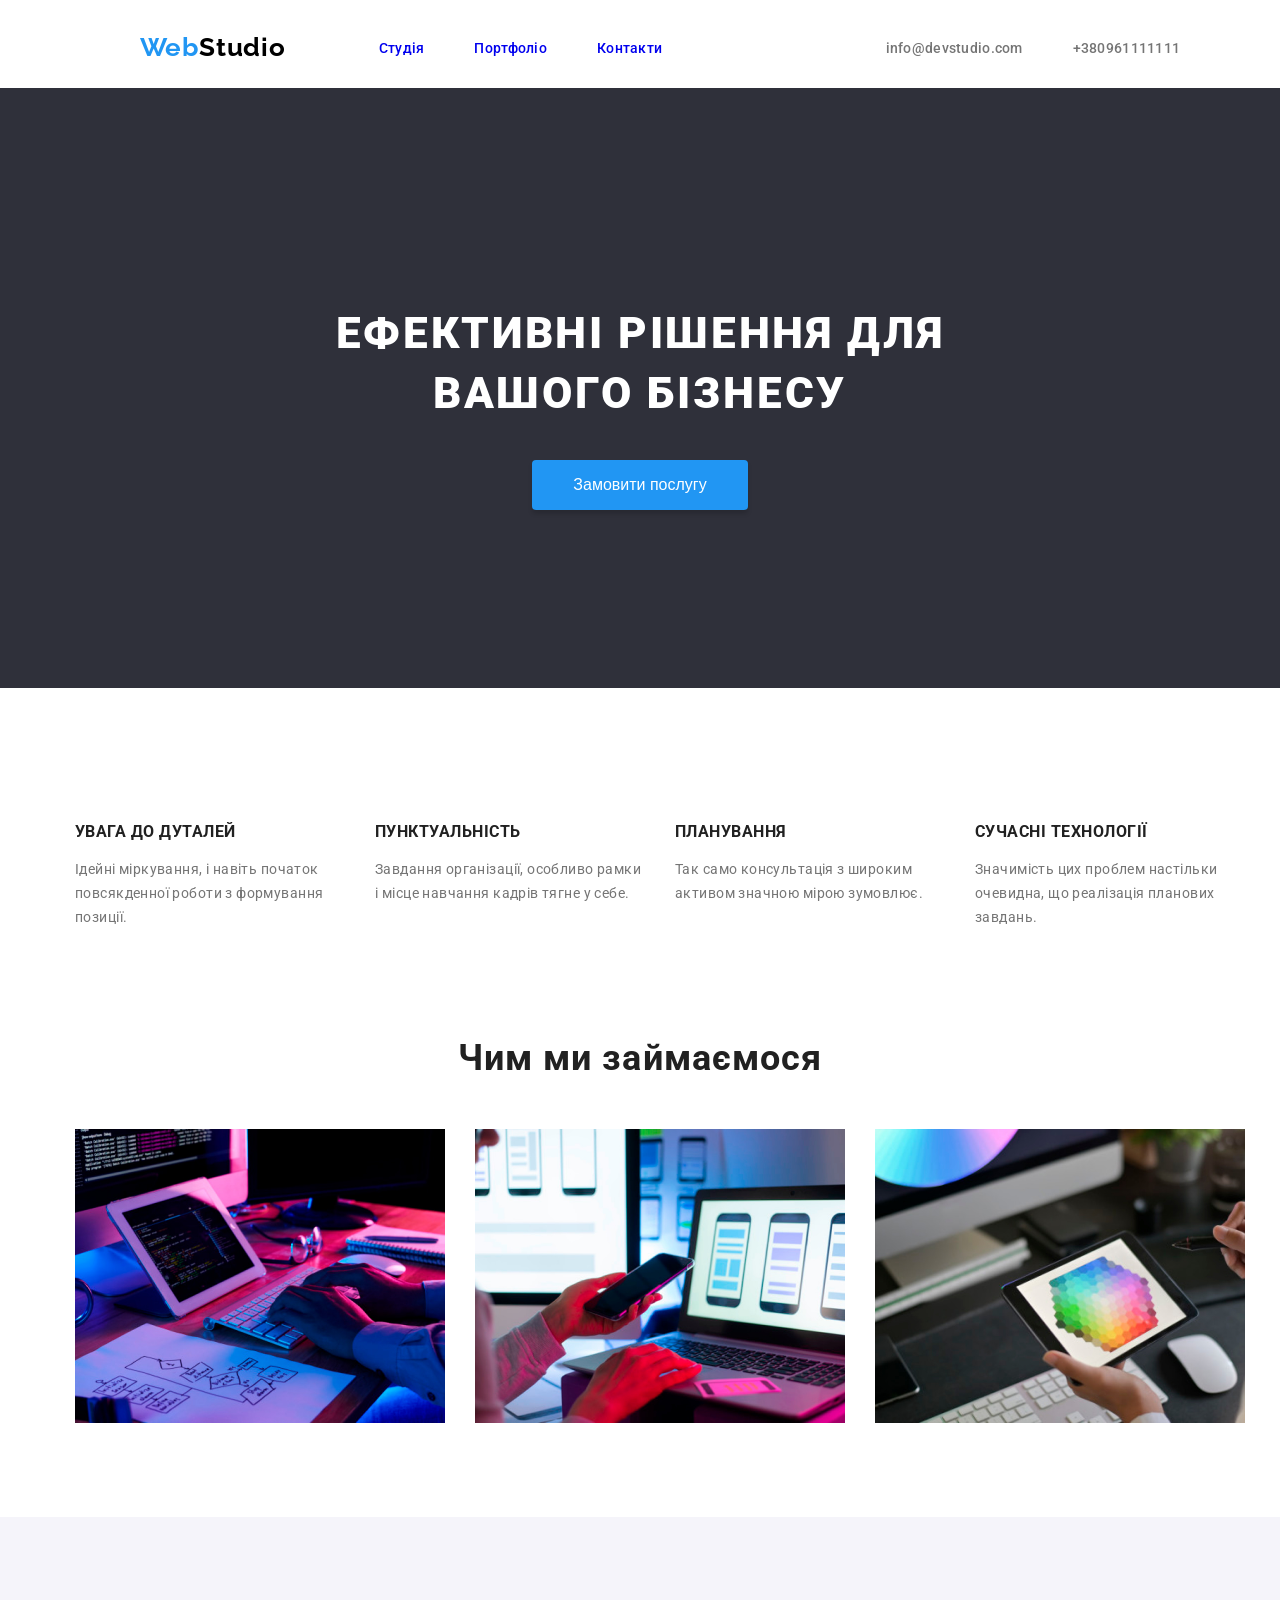
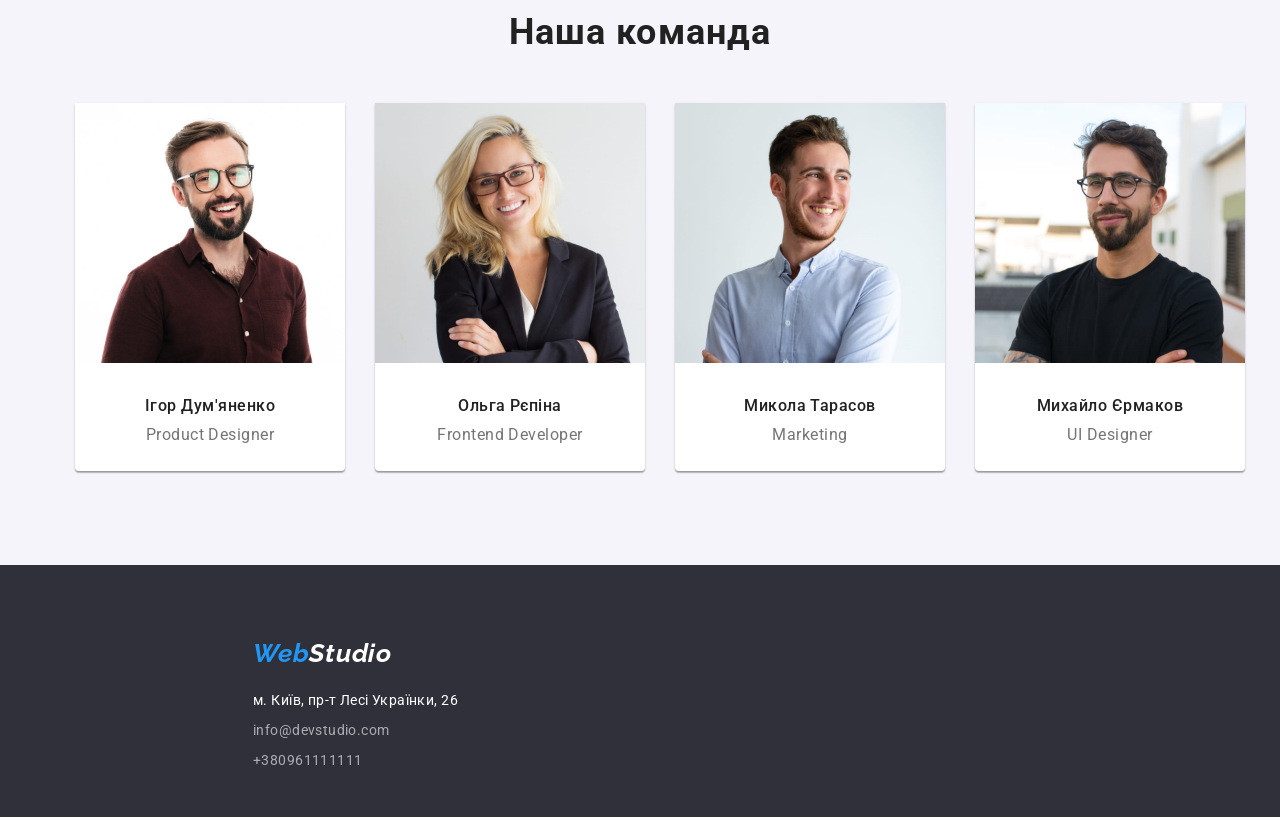
==== index.html @ 8d26ce56 "clone hw2" ====
<!DOCTYPE html>
<html lang="uk">
    <head>
        <title>Web Studio</title>
        <link rel="stylesheet" href="./style/style.css">
        <link href="https://fonts.googleapis.com/css?family=Roboto:400,500,700,900&display=swap" rel="stylesheet">
        <link href="https://fonts.googleapis.com/css?family=Raleway:700&display=swap" rel="stylesheet">
        <meta charset="UTF-8">
    </head>
    <body>
        <header id="pageTop" class="navigation-bar">
            <ul class="navigation">
                <li><a href="./index.html" class="logo"><span class="color-blue">Web</span>Studio</a></li>
                <li><a href="./index.html" class="nav-link">Студія</a></li>
                <li><a href="./portfolio.html" class="nav-link">Портфоліо</a></li>
                <li><a href="#contacts" class="nav-link">Контакти</a></li>
            </ul>
            <ul class="adress">
                <li><a href="mailto:info@devstudio.com" class="adress email">info@devstudio.com</a></li>
                <li><a href="tel:+380961111111" class="adress">+380961111111</a></li>
            </ul>
        </header>

        <main>
            <section class="text-with-button">
                <h1 class="hero-title">Ефективні рішення для<br> вашого бізнесу</h1>
                <button class="make-order" type="button">Замовити послугу</button>
            </section>

            <section>
                <h2></h2>
                <ul class="feature-list">
                    <li class="feature">
                        <h3 class="feature-title">Увага до дуталей</h3>
                        <p class="feature-mean">
                            Ідейні міркування, і навіть початок повсякденної роботи з формування позиції.
                        </p>
                    </li>

                    <li class="feature">
                        <h3 class="feature-title">Пунктуальність</h3>
                        <p class="feature-mean">
                            Завдання організації, особливо рамки і місце навчання кадрів тягне у себе.
                        </p>
                    </li>

                    <li class="feature">
                        <h3 class="feature-title">Планування</h3>
                        <p class="feature-mean">
                            Так само консультація з широким активом значною мірою зумовлює.
                        </p>
                    </li>

                    <li class="feature">
                        <h3 class="feature-title">Сучасні технології</h3>
                        <p class="feature-mean">
                            Значимість цих проблем настільки очевидна, що реалізація планових завдань.
                        </p>
                    </li>
                </ul>
            </section>

            <section id="portfolio" class="portfolio">
                <h2 class="section-title">Чим ми займаємося</h2>
                <ul class="portfolio-img">
                    <img src="./images/image1.jpg" alt="Робота за компьютером" width="370px" height="294px">
                    <img src="./images/image2.jpg" alt="Робота за компьютером та телефоном" width="370px" height="294px">
                    <img src="./images/image3.jpg" alt="Робота за планшетом" width="370px" height="294px">
                </ul>
            </section>

            <section id="team" class="team">
                <h2 class="section-title">Наша команда</h2>
                <ul class="team-list">
                    <li class="part-of-team">
                        <img src="./images/igor.jpg" alt="Хлопець у окулярах" width="270px" height="260px">
                        <h3 class="team-member-name">Ігор Дум'яненко</h3>
                        <p class="team-member-post">Product Designer</p>
                    </li>
                    
                    <li class="part-of-team">
                        <img src="./images/olga.jpg" alt="Дівчина в окулярах" width="270px" height="260px">
                        <h3 class="team-member-name">Ольга Рєпіна</h3>
                        <p class="team-member-post">Frontend Developer</p>
                    </li>

                    <li class="part-of-team">
                        <img src="./images/mikola.jpg" alt="Усміхнений хлопець" width="270px" height="260px">
                        <h3 class="team-member-name">Микола Тарасов</h3>
                        <p class="team-member-post">Marketing</p>
                    </li>

                    <li class="part-of-team">
                        <img src="./images/mihaylo.jpg" alt="Хлопець у окулярах та чорній футболці" width="270px" height="260px">
                        <h3 class="team-member-name">Михайло Єрмаков</h3>
                        <p class="team-member-post">UI Designer</p>
                    </li>
                </ul>
            </section>
        </main>

        <footer id="contacts" class="contacts">
            <address>
                <ul class="adress-list">
                    <li class="footer"><a href="./index.html" class="logo footer"><span class="color-blue">Web</span>Studio</a></li>
                    <li class="address-footer"><a href="https://goo.gl/maps/CPtrU1FHBa2aNyZL9" target="_blank" rel="noopener noreferrer nofollow" class="map-adress">м. Київ, пр-т Лесі Українки, 26</a></li>
                    <li class="address-footer"><a href="mailto:info@devstudio.com" class="email-tel">info@devstudio.com</a></li>
                    <li class="address-footer"><a href="tel:+380961111111" class="email-tel">+380961111111</a></li>
                </ul>
            </address>
        </footer>

    </body>
</html>
---- style/style.css ----
ul{
    list-style-type: none;
}

a{
    text-decoration: none;
}

/* a:visited{
    color: rgba(33, 33, 33, 1);
} */

a:hover{
    color: rgba(33, 150, 243, 1);
}

a:focus{
    color: rgba(33, 150, 243, 1);
}

button:hover{
    cursor: pointer;
}

.section-title{
    font-weight: 700;
    font-size: 36px;
    line-height: 1.17;
    text-align: center;
    letter-spacing: 0.03em;
    color: rgba(33, 33, 33, 1);
}

body{
    font-family: 'Roboto', 'Raleway', sans-serif;
    background-color: #FFFFFF;
    color: #212121;
    font-size: 14px;
}




.navigation-bar{
    background: rgba(255, 255, 255, 1);
    height: 80px;
    display: flex;
    flex-direction: row;
    justify-content: space-around;
    align-items: center;
}

.navigation{
    display: flex;
    align-content: center;
    justify-content: center;
    align-items: center;
}

.nav-link{
    margin-left: 50px;
    font-weight: 500;
    
    line-height: 1.15;
    letter-spacing: 0.02em;
}

.adress{
    color: rgba(117, 117, 117, 1);
    display: flex;
    align-content: center;
    justify-content: center;
    align-items: center;
    font-weight: 500;
    
    line-height: 1.15;
    letter-spacing: 0.02em;
}

.email{
    margin-right: 50px;
}

.logo{
    margin-right: 43px;
    font-family: 'Raleway';
    font-weight: 700;
    font-size: 26px;
    line-height: 1.15;
    letter-spacing: 0.03em;
    color: rgba(0, 0, 0, 1);
}

.color-blue{
    color: rgba(33, 150, 243, 1);

}




.text-with-button{
     
    margin-left: calc(50% - 50vw);
    width: 100vw;
    height: 600px;
    background: rgba(47, 48, 58, 1);
    color: rgba(255, 255, 255, 1);
    display: flex;
    align-items: center;
    flex-wrap: wrap;
    align-content: center;
    justify-content: center;
    flex-direction: column;
}

.hero-title{
    font-weight: 900;
    font-size: 44px;
    line-height: 1.365;
    text-align: center;
    letter-spacing: 0.06em;
    text-transform: uppercase;
}

.make-order{
    width: 216px;
    height: 50px;
    background: rgba(33, 150, 243, 1);
    box-shadow: 0px 4px 4px rgba(0, 0, 0, 0.15);
    border-radius: 4px;
    border: 0px;
    margin: 0 auto;
    color: rgba(255, 255, 255, 1);
    font-size: 16px;
}



.feature-list{
    width: fit-content;
    margin: 120px auto 0;
    gap: 30px;
    display: flex;
    align-content: center;
    flex-direction: row;
    align-items: flex-start;
    justify-content: center;
}

.feature{
    width: 270px;
}

.feature-mean{
    line-height: 1.72;
    letter-spacing: 0.03em;
    color: rgba(117, 117, 117, 1);
}

.feature-title{
    line-height: 0.98;
    letter-spacing: 0.03em;
    text-transform: uppercase;
    color: rgba(33, 33, 33, 1);
}




.portfolio-img{
    display: flex;
    flex-direction: row;
    align-content: center;
    justify-content: center;
    align-items: center;
    gap: 30px;
}

.portfolio{
     
    margin-left: calc(50% - 50vw);
    width: 100vw;
}

.portfolio > h2{
    margin-top: 94px;
    margin-bottom: 50px;
}




.team{
     
    margin-left: calc(50% - 50vw);
    width: 100vw;
    background: rgba(245, 244, 250, 1);
    padding-bottom: 94px;
    padding-top: 64px;
    margin-top: 94px;
}

.team > h2{
    margin-bottom: 50px;
}

.team-list{
    display: flex;
    gap: 30px;
    width: fit-content;
    margin: 0 auto;
}

.part-of-team{
    background: #FFFFFF;
    width: 270px;
    height: 368px;
    box-shadow: 0px 1px 3px rgba(0, 0, 0, 0.12), 0px 1px 1px rgba(0, 0, 0, 0.14), 0px 2px 1px rgba(0, 0, 0, 0.2);
    border-radius: 0px 0px 4px 4px;
     
    padding: 0;
}

.team-member-name{
    margin: 30px auto 10px;

    font-weight: 500;
    font-size: 16px;
    line-height: 1.2;
    text-align: center;
    letter-spacing: 0.03em;
    color: rgba(33, 33, 33, 1);
}

.team-member-post{
    margin: 10px auto 30px;

    font-size: 16px;
    line-height: 1.2;
    text-align: center;
    letter-spacing: 0.03em;
    color: rgba(117, 117, 117, 1);
}



.contacts{
    margin-left: calc(50% - 50vw);
    width: 100vw;
    background: rgba(47, 48, 58, 1);
    height: 192px;
    padding-top: 60px;
    margin-bottom: -5px;
}

.adress-list{
    margin-left: 213px;
}

.footer{
    height: 31px;
    margin-bottom: 20px;
}

.logo.footer{
    color: rgba(255, 255, 255, 1);
}

.address-footer{
    margin-bottom: 9px;
    line-height: 1.5;
    letter-spacing: 0.03em;
    font-style: normal;
}

.email-tel{
    color: rgba(255, 255, 255, 0.6);
}

.map-adress{
    color: rgba(255, 255, 255, 1);
}

.map-adress:hover{
    color: rgba(255, 255, 255, 1);
}



.nav-button{
    padding: 6px 22px;
    background: rgba(245, 244, 250, 1);
    border-radius: 4px;
    border: 0px;
    color: rgba(33, 33, 33, 1);
}

.nav-button:hover{
    background: rgba(33, 150, 243, 1);
    box-shadow: 0px 3px 1px rgba(0, 0, 0, 0.1), 0px 1px 2px rgba(0, 0, 0, 0.08), 0px 2px 2px rgba(0, 0, 0, 0.12);
    border-radius: 4px;
    color: rgba(255, 255, 255, 1);
}

.nav-button:focus{
    background: rgba(33, 150, 243, 1);
    box-shadow: 0px 3px 1px rgba(0, 0, 0, 0.1), 0px 1px 2px rgba(0, 0, 0, 0.08), 0px 2px 2px rgba(0, 0, 0, 0.12);
    border-radius: 4px;
    color: rgba(255, 255, 255, 1);
}

.button-list{
    display: flex;
    align-items: center;
    flex-wrap: nowrap;
    flex-direction: row;
    justify-content: center;
    gap: 8px;
}




.portfolio-list-of-projects{
    margin: 0 auto 94px;
    margin-top: 50px;
    display: flex;
    flex-wrap: wrap;
    align-items: center;
    justify-content: center;
    flex-direction: row;
    align-content: center;
    gap: 30px;
    width: 1200px;
}

.portfolio-list-of-projects>li{
    width: 370px;
    height: 404px;
    border: 1px solid rgb(238, 238, 238);
}

.project-name{
    width: 322px;
    margin: 20px 24px 0;


     
    font-weight: 700;
    font-size: 18px;
    line-height: 2;
    letter-spacing: 0.06em;
    color: rgba(33, 33, 33, 1);
}

.project-category{
    width: 322px;
    margin: 4px 24px 20px;

     
    
    font-size: 16px;
    line-height: 1.88;
    letter-spacing: 0.03em;
    color: rgba(117, 117, 117, 1);
}
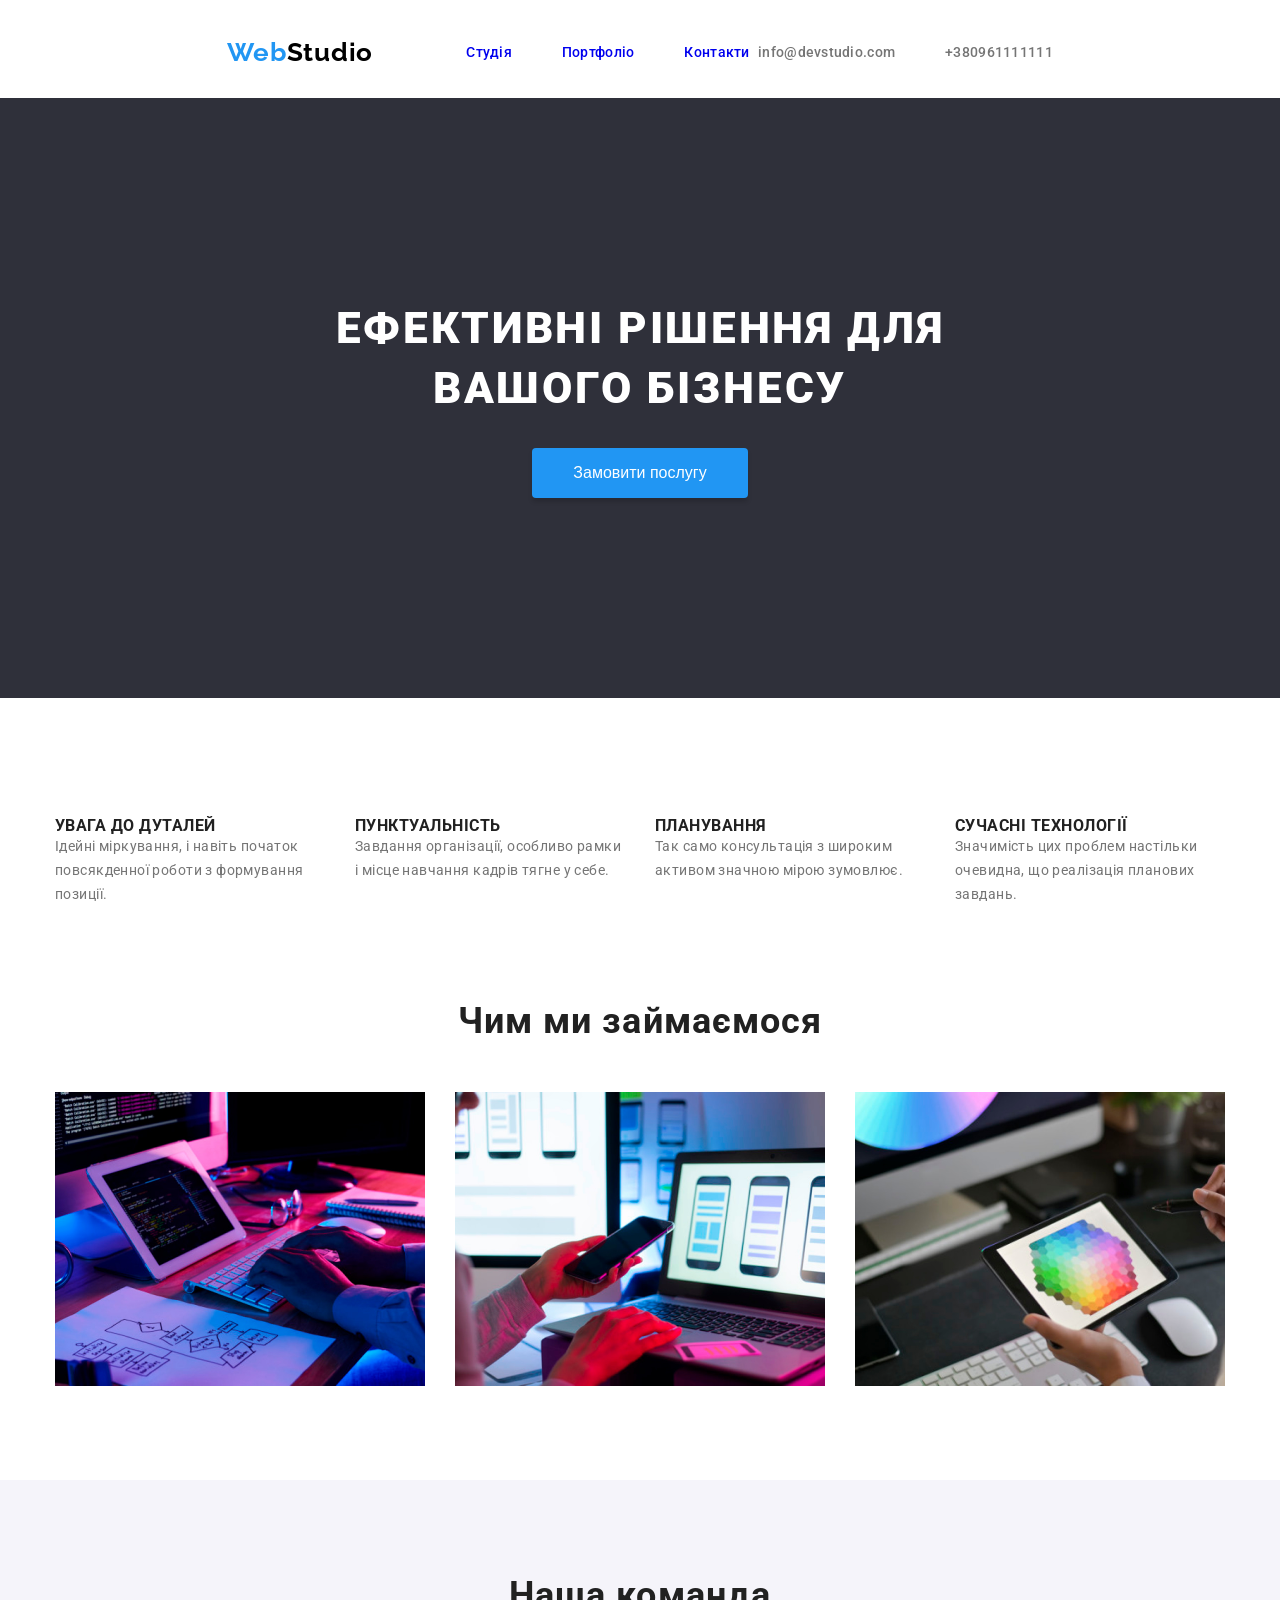
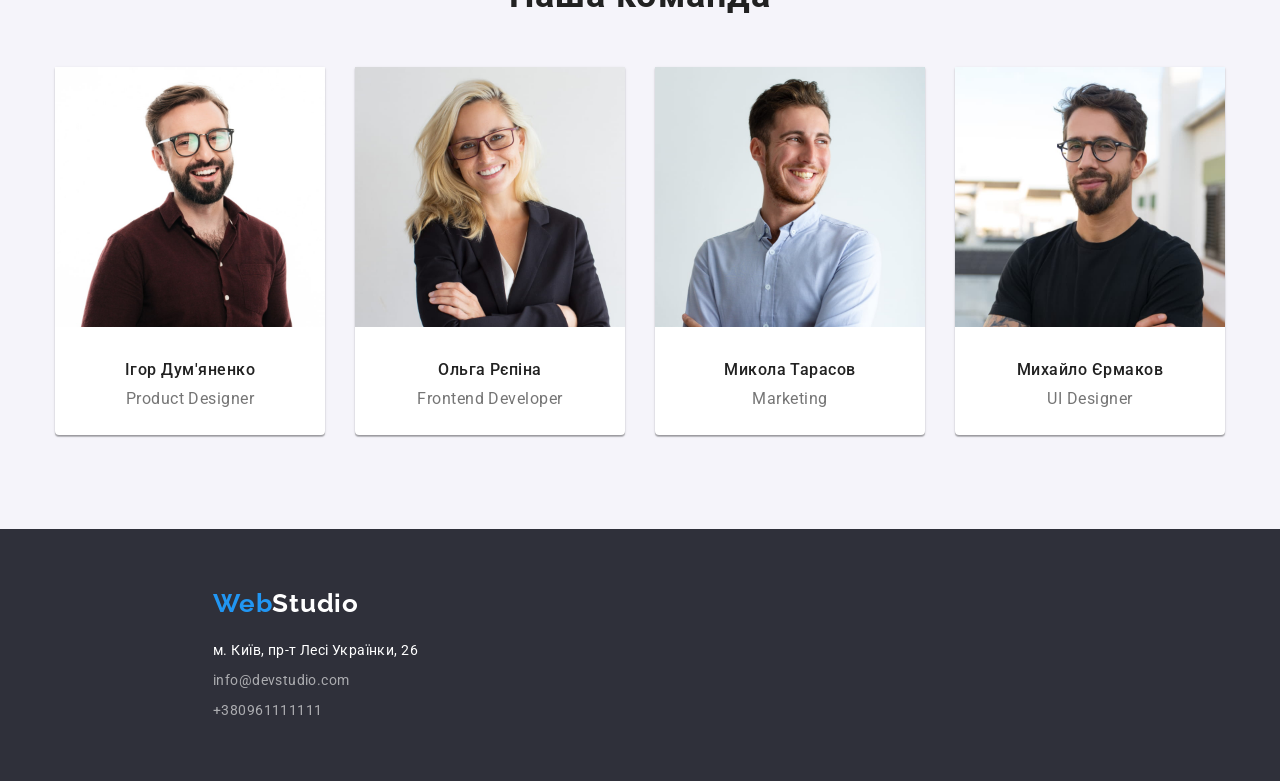
==== commit 21348ad2: "update css for hw3" ====
--- a/index.html
+++ b/index.html
@@ -22,7 +22,7 @@
         </header>
 
         <main>
-            <section class="text-with-button">
+            <section class="hero-section">
                 <h1 class="hero-title">Ефективні рішення для<br> вашого бізнесу</h1>
                 <button class="make-order" type="button">Замовити послугу</button>
             </section>
--- a/style/style.css
+++ b/style/style.css
@@ -1,3 +1,27 @@
+p,
+h1,
+h2,
+h3,
+h4,
+h5,
+h6 {
+  margin: 0;
+}
+
+ul,
+ol {
+  margin: 0;
+  padding-left: 0;
+}
+
+button {
+  cursor: pointer;
+}
+
+address {
+  font-style: normal;
+}
+
 ul{
     list-style-type: none;
 }
@@ -6,9 +30,9 @@
     text-decoration: none;
 }
 
-/* a:visited{
-    color: rgba(33, 33, 33, 1);
-} */
+a:visited{
+    color: rgba(33, 33, 33, 1);
+}
 
 a:hover{
     color: rgba(33, 150, 243, 1);
@@ -20,6 +44,17 @@
 
 button:hover{
     cursor: pointer;
+}
+
+body{
+    font-family: 'Roboto', 'Raleway', sans-serif;
+    background-color: #FFFFFF;
+    color: #212121;
+    font-size: 14px;
+}
+
+.hiden{
+    display: none;
 }
 
 .section-title{
@@ -31,23 +66,17 @@
     color: rgba(33, 33, 33, 1);
 }
 
-body{
-    font-family: 'Roboto', 'Raleway', sans-serif;
-    background-color: #FFFFFF;
-    color: #212121;
-    font-size: 14px;
-}
-
 
 
 
 .navigation-bar{
     background: rgba(255, 255, 255, 1);
-    height: 80px;
+    height: 41px;
     display: flex;
     flex-direction: row;
     justify-content: space-around;
     align-items: center;
+    padding: 24px 215px 25px 215px;
 }
 
 .navigation{
@@ -99,7 +128,7 @@
 
 
 
-.text-with-button{
+.hero-section{
      
     margin-left: calc(50% - 50vw);
     width: 100vw;
@@ -130,7 +159,7 @@
     box-shadow: 0px 4px 4px rgba(0, 0, 0, 0.15);
     border-radius: 4px;
     border: 0px;
-    margin: 0 auto;
+    margin: 30px auto 0;
     color: rgba(255, 255, 255, 1);
     font-size: 16px;
 }
@@ -178,13 +207,13 @@
 }
 
 .portfolio{
-     
+    padding-bottom: 94px;
     margin-left: calc(50% - 50vw);
     width: 100vw;
+    padding-top: 94px;
 }
 
 .portfolio > h2{
-    margin-top: 94px;
     margin-bottom: 50px;
 }
 
@@ -197,8 +226,7 @@
     width: 100vw;
     background: rgba(245, 244, 250, 1);
     padding-bottom: 94px;
-    padding-top: 64px;
-    margin-top: 94px;
+    padding-top: 94px;
 }
 
 .team > h2{
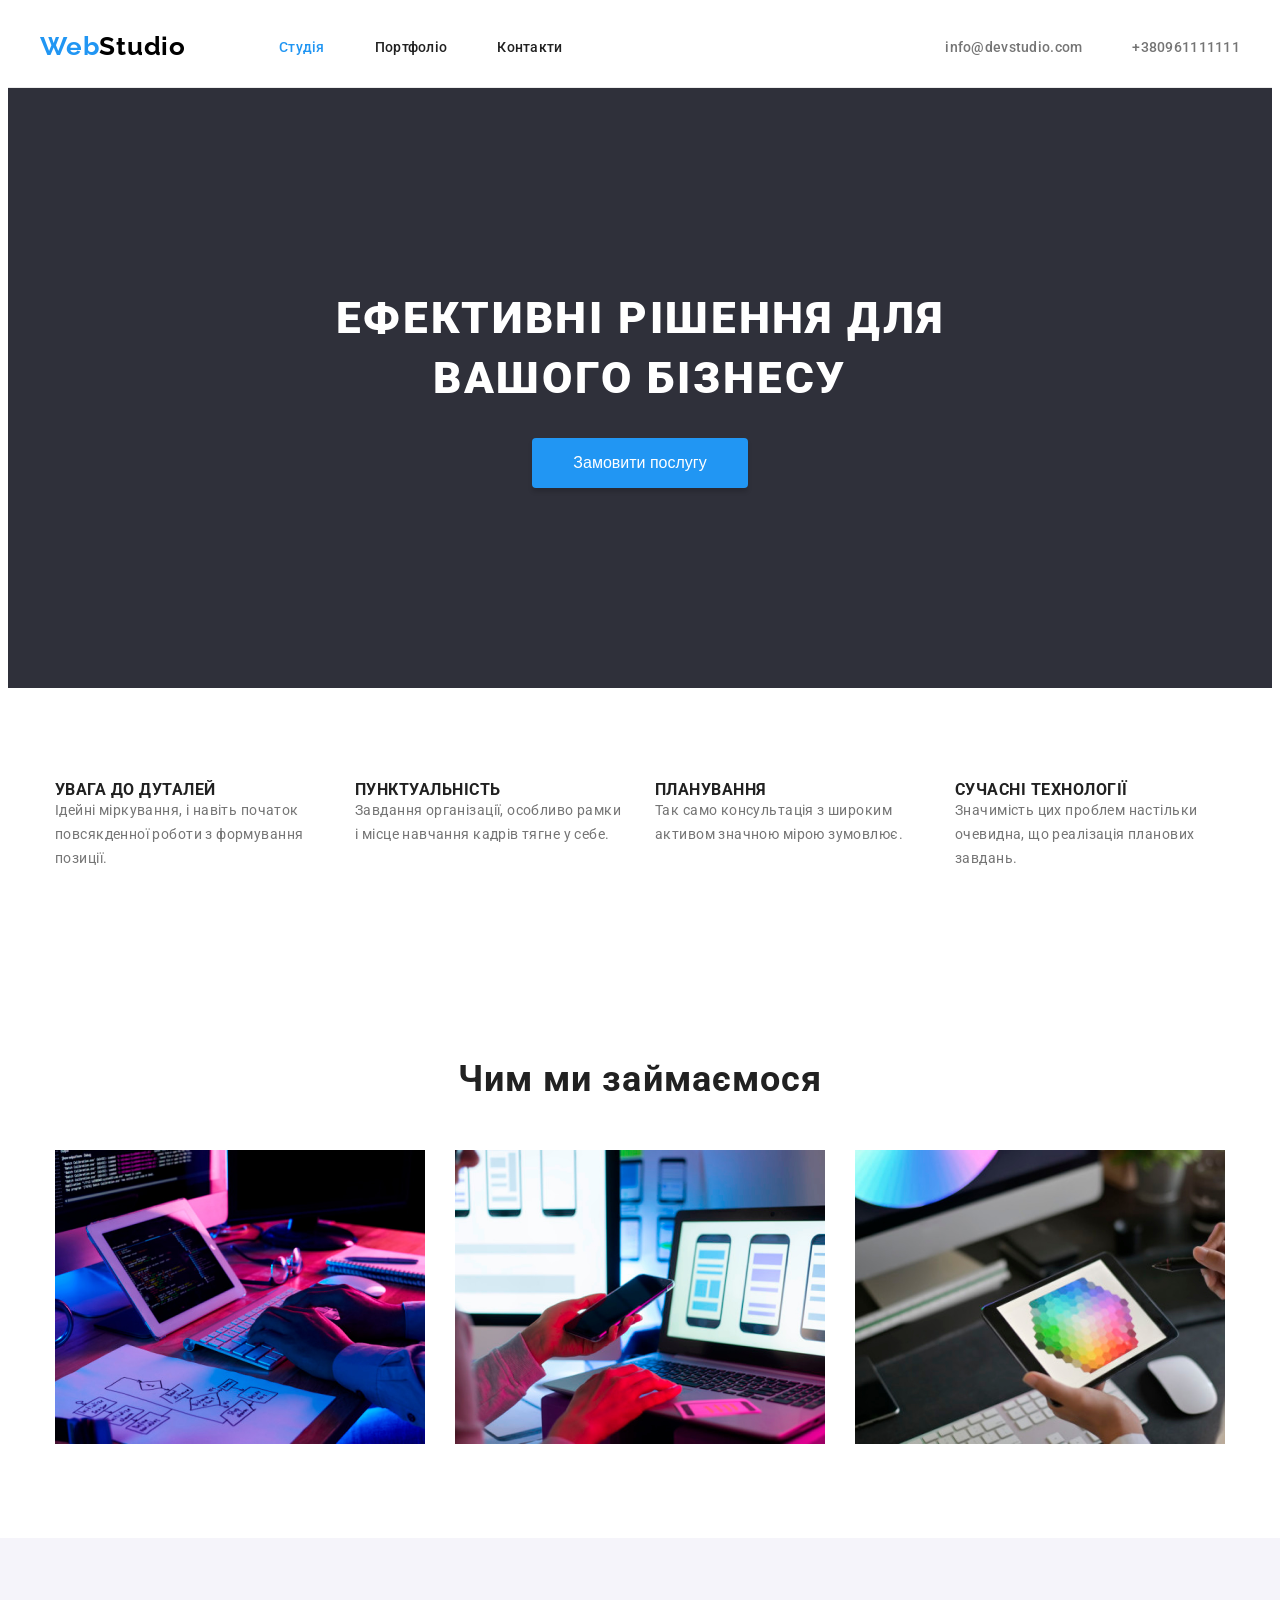
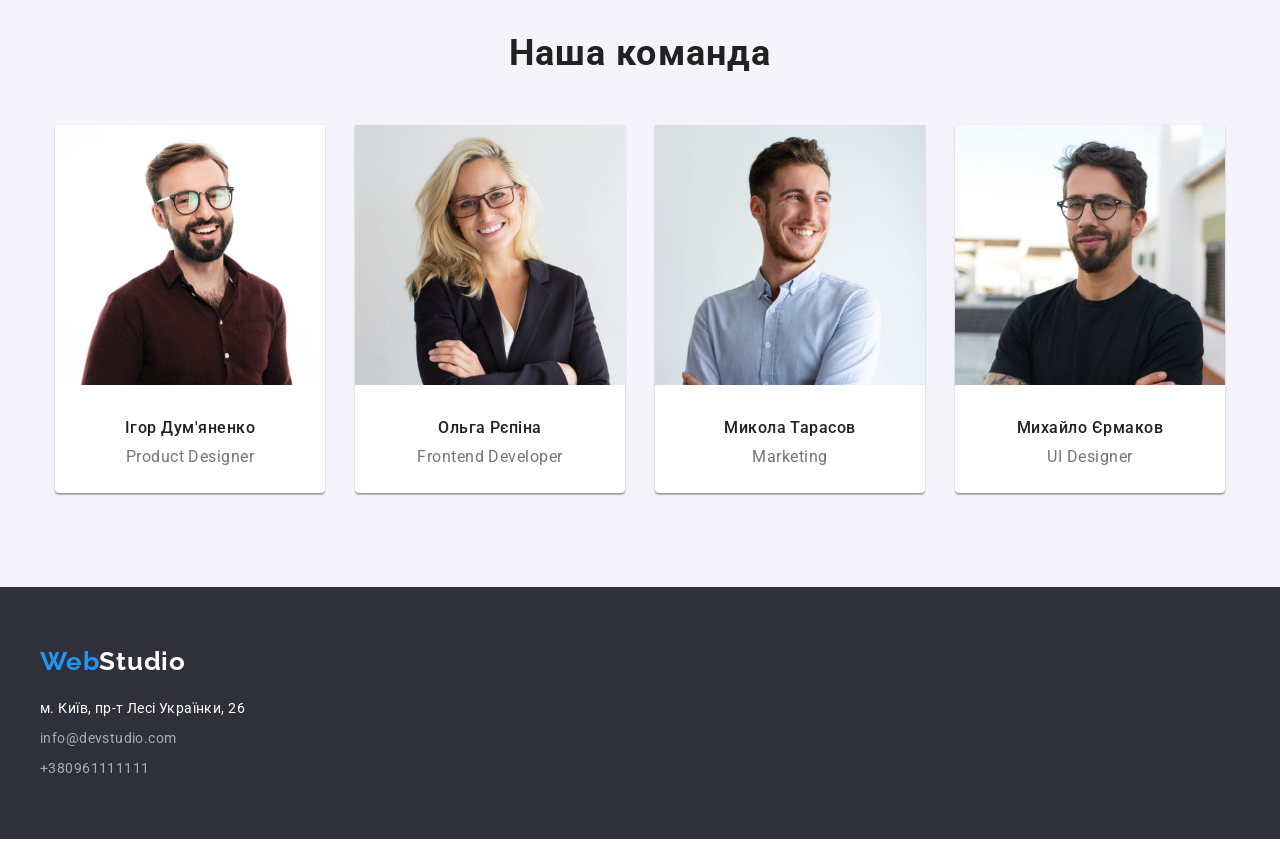
==== commit bd1334c1: "виправлення" ====
--- a/index.html
+++ b/index.html
@@ -9,105 +9,117 @@
     </head>
     <body>
         <header id="pageTop" class="navigation-bar">
-            <ul class="navigation">
-                <li><a href="./index.html" class="logo"><span class="color-blue">Web</span>Studio</a></li>
-                <li><a href="./index.html" class="nav-link">Студія</a></li>
-                <li><a href="./portfolio.html" class="nav-link">Портфоліо</a></li>
-                <li><a href="#contacts" class="nav-link">Контакти</a></li>
-            </ul>
-            <ul class="adress">
-                <li><a href="mailto:info@devstudio.com" class="adress email">info@devstudio.com</a></li>
-                <li><a href="tel:+380961111111" class="adress">+380961111111</a></li>
-            </ul>
+            <div class="container navigation-container">
+                <ul class="navigation">
+                    <li><a href="./index.html" class="logo"><span class="color-blue">Web</span>Studio</a></li>
+                    <li><a href="./index.html" class="nav-link current">Студія</a></li>
+                    <li><a href="./portfolio.html" class="nav-link">Портфоліо</a></li>
+                    <li><a href="#contacts" class="nav-link">Контакти</a></li>
+                </ul>
+                <ul class="adress">
+                    <li><a href="mailto:info@devstudio.com" class="adress email">info@devstudio.com</a></li>
+                    <li><a href="tel:+380961111111" class="adress">+380961111111</a></li>
+                </ul>
+            </div>
         </header>
 
         <main>
-            <section class="hero-section">
-                <h1 class="hero-title">Ефективні рішення для<br> вашого бізнесу</h1>
-                <button class="make-order" type="button">Замовити послугу</button>
+            <section class="hero-section section">
+                <div class="container hero-container">
+                    <h1 class="hero-title">Ефективні рішення для<br> вашого бізнесу</h1>
+                    <button class="make-order" type="button">Замовити послугу</button>
+                </div>
             </section>
 
-            <section>
-                <h2></h2>
-                <ul class="feature-list">
-                    <li class="feature">
-                        <h3 class="feature-title">Увага до дуталей</h3>
-                        <p class="feature-mean">
-                            Ідейні міркування, і навіть початок повсякденної роботи з формування позиції.
-                        </p>
-                    </li>
-
-                    <li class="feature">
-                        <h3 class="feature-title">Пунктуальність</h3>
-                        <p class="feature-mean">
-                            Завдання організації, особливо рамки і місце навчання кадрів тягне у себе.
-                        </p>
-                    </li>
-
-                    <li class="feature">
-                        <h3 class="feature-title">Планування</h3>
-                        <p class="feature-mean">
-                            Так само консультація з широким активом значною мірою зумовлює.
-                        </p>
-                    </li>
-
-                    <li class="feature">
-                        <h3 class="feature-title">Сучасні технології</h3>
-                        <p class="feature-mean">
-                            Значимість цих проблем настільки очевидна, що реалізація планових завдань.
-                        </p>
-                    </li>
-                </ul>
+            <section class="section">
+                <div class="container feature-list-container">
+                    <h2 class="hiden">Заголовок h2</h2>
+                    <ul class="feature-list">
+                        <li class="feature">
+                            <h3 class="feature-title">Увага до дуталей</h3>
+                            <p class="feature-mean">
+                                Ідейні міркування, і навіть початок повсякденної роботи з формування позиції.
+                            </p>
+                        </li>
+    
+                        <li class="feature">
+                            <h3 class="feature-title">Пунктуальність</h3>
+                            <p class="feature-mean">
+                                Завдання організації, особливо рамки і місце навчання кадрів тягне у себе.
+                            </p>
+                        </li>
+    
+                        <li class="feature">
+                            <h3 class="feature-title">Планування</h3>
+                            <p class="feature-mean">
+                                Так само консультація з широким активом значною мірою зумовлює.
+                            </p>
+                        </li>
+    
+                        <li class="feature">
+                            <h3 class="feature-title">Сучасні технології</h3>
+                            <p class="feature-mean">
+                                Значимість цих проблем настільки очевидна, що реалізація планових завдань.
+                            </p>
+                        </li>
+                    </ul>
+                </div>
             </section>
 
-            <section id="portfolio" class="portfolio">
-                <h2 class="section-title">Чим ми займаємося</h2>
-                <ul class="portfolio-img">
-                    <img src="./images/image1.jpg" alt="Робота за компьютером" width="370px" height="294px">
-                    <img src="./images/image2.jpg" alt="Робота за компьютером та телефоном" width="370px" height="294px">
-                    <img src="./images/image3.jpg" alt="Робота за планшетом" width="370px" height="294px">
-                </ul>
+            <section id="portfolio" class="portfolio section">
+                <div class="container">
+                    <h2 class="section-title">Чим ми займаємося</h2>
+                    <ul class="portfolio-img">
+                        <img src="./images/image1.jpg" alt="Робота за компьютером" width="370px" height="294px">
+                        <img src="./images/image2.jpg" alt="Робота за компьютером та телефоном" width="370px" height="294px">
+                        <img src="./images/image3.jpg" alt="Робота за планшетом" width="370px" height="294px">
+                    </ul>
+                </div>
             </section>
 
-            <section id="team" class="team">
-                <h2 class="section-title">Наша команда</h2>
-                <ul class="team-list">
-                    <li class="part-of-team">
-                        <img src="./images/igor.jpg" alt="Хлопець у окулярах" width="270px" height="260px">
-                        <h3 class="team-member-name">Ігор Дум'яненко</h3>
-                        <p class="team-member-post">Product Designer</p>
-                    </li>
-                    
-                    <li class="part-of-team">
-                        <img src="./images/olga.jpg" alt="Дівчина в окулярах" width="270px" height="260px">
-                        <h3 class="team-member-name">Ольга Рєпіна</h3>
-                        <p class="team-member-post">Frontend Developer</p>
-                    </li>
-
-                    <li class="part-of-team">
-                        <img src="./images/mikola.jpg" alt="Усміхнений хлопець" width="270px" height="260px">
-                        <h3 class="team-member-name">Микола Тарасов</h3>
-                        <p class="team-member-post">Marketing</p>
-                    </li>
-
-                    <li class="part-of-team">
-                        <img src="./images/mihaylo.jpg" alt="Хлопець у окулярах та чорній футболці" width="270px" height="260px">
-                        <h3 class="team-member-name">Михайло Єрмаков</h3>
-                        <p class="team-member-post">UI Designer</p>
-                    </li>
-                </ul>
+            <section id="team" class="team section">
+                <div class="container">
+                    <h2 class="section-title">Наша команда</h2>
+                    <ul class="team-list">
+                        <li class="part-of-team">
+                            <img src="./images/igor.jpg" alt="Хлопець у окулярах" width="270px" height="260px">
+                            <h3 class="team-member-name">Ігор Дум'яненко</h3>
+                            <p class="team-member-post">Product Designer</p>
+                        </li>
+                        
+                        <li class="part-of-team">
+                            <img src="./images/olga.jpg" alt="Дівчина в окулярах" width="270px" height="260px">
+                            <h3 class="team-member-name">Ольга Рєпіна</h3>
+                            <p class="team-member-post">Frontend Developer</p>
+                        </li>
+    
+                        <li class="part-of-team">
+                            <img src="./images/mikola.jpg" alt="Усміхнений хлопець" width="270px" height="260px">
+                            <h3 class="team-member-name">Микола Тарасов</h3>
+                            <p class="team-member-post">Marketing</p>
+                        </li>
+    
+                        <li class="part-of-team">
+                            <img src="./images/mihaylo.jpg" alt="Хлопець у окулярах та чорній футболці" width="270px" height="260px">
+                            <h3 class="team-member-name">Михайло Єрмаков</h3>
+                            <p class="team-member-post">UI Designer</p>
+                        </li>
+                    </ul>
+                </div>
             </section>
         </main>
 
         <footer id="contacts" class="contacts">
-            <address>
-                <ul class="adress-list">
-                    <li class="footer"><a href="./index.html" class="logo footer"><span class="color-blue">Web</span>Studio</a></li>
-                    <li class="address-footer"><a href="https://goo.gl/maps/CPtrU1FHBa2aNyZL9" target="_blank" rel="noopener noreferrer nofollow" class="map-adress">м. Київ, пр-т Лесі Українки, 26</a></li>
-                    <li class="address-footer"><a href="mailto:info@devstudio.com" class="email-tel">info@devstudio.com</a></li>
-                    <li class="address-footer"><a href="tel:+380961111111" class="email-tel">+380961111111</a></li>
-                </ul>
-            </address>
+            <div class="container">
+                <address>
+                    <ul class="adress-list">
+                        <li class="footer"><a href="./index.html" class="logo footer"><span class="color-blue">Web</span>Studio</a></li>
+                        <li class="address-footer"><a href="https://goo.gl/maps/CPtrU1FHBa2aNyZL9" target="_blank" rel="noopener noreferrer nofollow" class="map-adress">м. Київ, пр-т Лесі Українки, 26</a></li>
+                        <li class="address-footer"><a href="mailto:info@devstudio.com" class="email-tel">info@devstudio.com</a></li>
+                        <li class="address-footer"><a href="tel:+380961111111" class="email-tel">+380961111111</a></li>
+                    </ul>
+                </address>
+            </div>
         </footer>
 
     </body>
--- a/style/style.css
+++ b/style/style.css
@@ -34,6 +34,10 @@
     color: rgba(33, 33, 33, 1);
 }
 
+a{
+    color: rgba(33, 33, 33, 1);
+}
+
 a:hover{
     color: rgba(33, 150, 243, 1);
 }
@@ -53,6 +57,18 @@
     font-size: 14px;
 }
 
+.section{
+    padding-top: 94px;
+    padding-bottom: 94px;
+}
+
+.container{
+    width: 1200px;
+    padding-right: 15px;
+    padding-left: 15px;
+    margin: 0 auto;
+}
+
 .hiden{
     display: none;
 }
@@ -64,19 +80,23 @@
     text-align: center;
     letter-spacing: 0.03em;
     color: rgba(33, 33, 33, 1);
-}
-
-
+    margin-bottom: 50px;
+}
 
 
 .navigation-bar{
+    padding-top: 24px;
+    padding-bottom: 24px;
     background: rgba(255, 255, 255, 1);
-    height: 41px;
+    height: 31px;
+    border-bottom: 1px solid rgba(236, 236, 236, 1);
+}
+
+.navigation-container{
     display: flex;
     flex-direction: row;
     justify-content: space-around;
     align-items: center;
-    padding: 24px 215px 25px 215px;
 }
 
 .navigation{
@@ -89,7 +109,6 @@
 .nav-link{
     margin-left: 50px;
     font-weight: 500;
-    
     line-height: 1.15;
     letter-spacing: 0.02em;
 }
@@ -101,7 +120,7 @@
     justify-content: center;
     align-items: center;
     font-weight: 500;
-    
+    margin-left: auto;
     line-height: 1.15;
     letter-spacing: 0.02em;
 }
@@ -129,18 +148,19 @@
 
 
 .hero-section{
-     
-    margin-left: calc(50% - 50vw);
-    width: 100vw;
-    height: 600px;
+    padding-top: 200px;
+    padding-bottom: 200px;
     background: rgba(47, 48, 58, 1);
     color: rgba(255, 255, 255, 1);
-    display: flex;
-    align-items: center;
-    flex-wrap: wrap;
-    align-content: center;
-    justify-content: center;
-    flex-direction: column;
+}
+
+.hero-container{
+        display: flex;
+        align-items: center;
+        flex-wrap: wrap;
+        align-content: center;
+        justify-content: center;
+        flex-direction: column;
 }
 
 .hero-title{
@@ -167,14 +187,18 @@
 
 
 .feature-list{
+    margin: 0 auto;
     width: fit-content;
-    margin: 120px auto 0;
-    gap: 30px;
     display: flex;
     align-content: center;
     flex-direction: row;
     align-items: flex-start;
     justify-content: center;
+    gap: 30px;
+}
+
+.feature-list-container{
+    
 }
 
 .feature{
@@ -221,12 +245,9 @@
 
 
 .team{
-     
     margin-left: calc(50% - 50vw);
     width: 100vw;
     background: rgba(245, 244, 250, 1);
-    padding-bottom: 94px;
-    padding-top: 94px;
 }
 
 .team > h2{
@@ -246,13 +267,11 @@
     height: 368px;
     box-shadow: 0px 1px 3px rgba(0, 0, 0, 0.12), 0px 1px 1px rgba(0, 0, 0, 0.14), 0px 2px 1px rgba(0, 0, 0, 0.2);
     border-radius: 0px 0px 4px 4px;
-     
     padding: 0;
 }
 
 .team-member-name{
     margin: 30px auto 10px;
-
     font-weight: 500;
     font-size: 16px;
     line-height: 1.2;
@@ -282,10 +301,6 @@
     margin-bottom: -5px;
 }
 
-.adress-list{
-    margin-left: 213px;
-}
-
 .footer{
     height: 31px;
     margin-bottom: 20px;
@@ -392,4 +407,8 @@
     line-height: 1.88;
     letter-spacing: 0.03em;
     color: rgba(117, 117, 117, 1);
+}
+
+.nav-link.current {
+    color: rgba(33, 150, 243, 1);
 }
